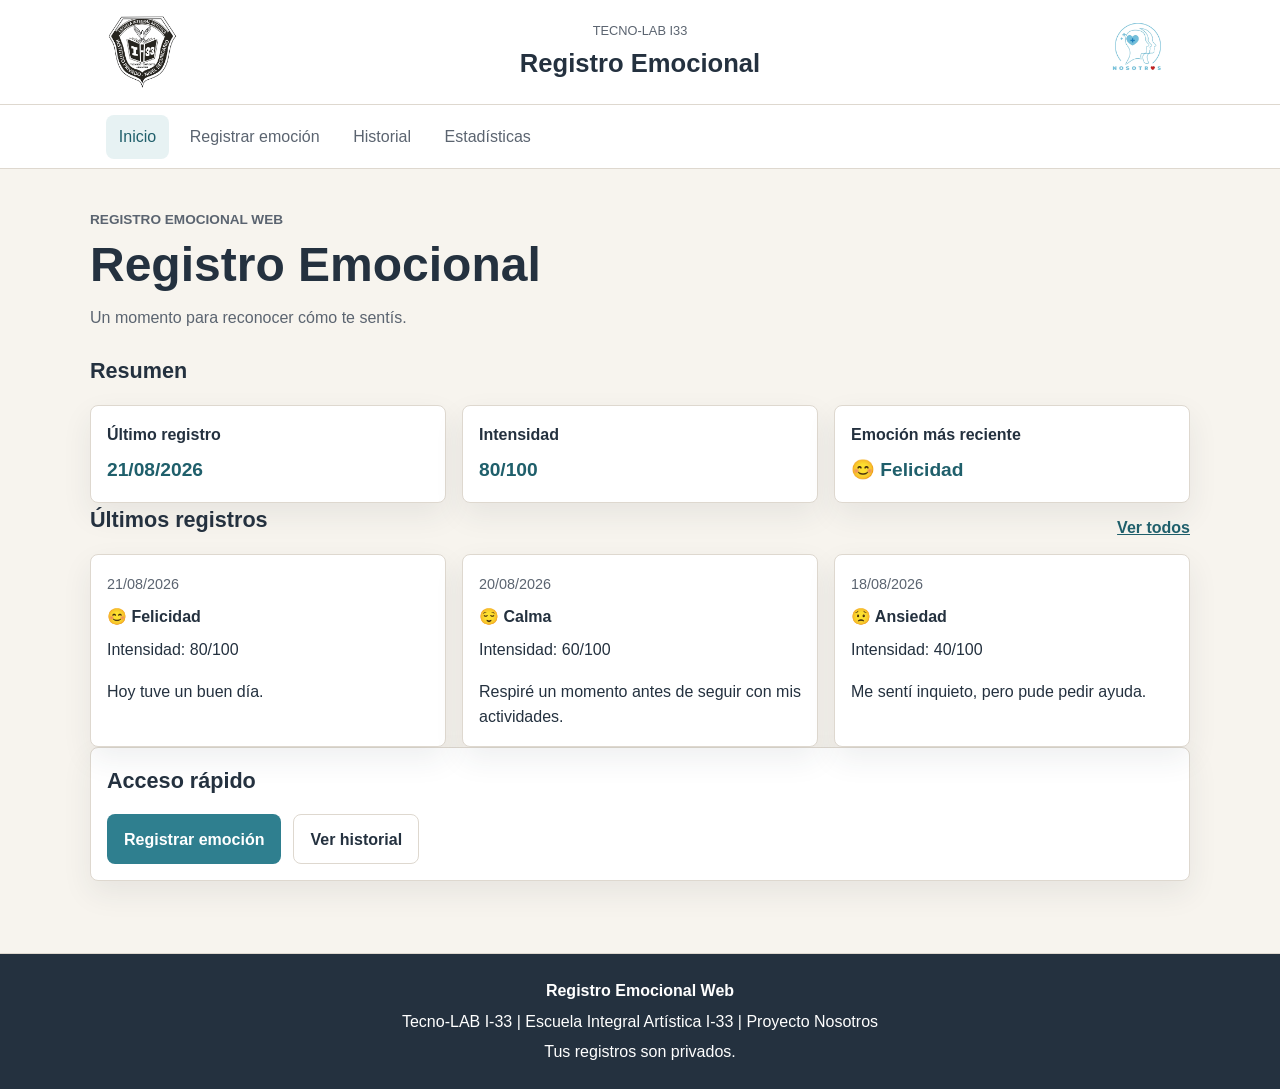
==== index.html @ 8ae8a22c "Footer: Cambios" ====
<!DOCTYPE html>
<html lang="es">
<head>
    <meta charset="UTF-8">
    <meta name="viewport" content="width=device-width, initial-scale=1.0">
    <meta name="description" content="Registro Emocional Web - Proyecto educativo del Tecno-LAB i33">
    <title>Registro Emocional | Inicio</title>
    <link rel="stylesheet" href="css/style.css">
    <link rel="icon" href="assets/favicon.ico" type="image/x-icon">
</head>
<body>
    <a class="skip-link" href="#contenido">Saltar al contenido</a>

    <header class="encabezado">
        <section class="encabezado-contenido" aria-label="Identidad del proyecto">
            <img class="logo logo-escuela" src="assets/logo-I-33.png" alt="Logo de la Escuela Integral Artística i33">

            <div class="marca">
                <p class="marca-subtitulo">Tecno-LAB i33</p>
                <p class="marca-titulo">Registro Emocional</p>
            </div>

            <img class="logo logo-proyecto" src="assets/logo-nosotros.jpeg" alt="Logo del proyecto Nosotros">
        </section>
    </header>

    <nav class="navegacion-principal" aria-label="Navegación principal">
        <ul class="nav-lista">
            <li><a class="nav-link active" href="index.html">Inicio</a></li>
            <li><a class="nav-link" href="pages/registrar-emocion.html">Registrar emoción</a></li>
            <li><a class="nav-link" href="pages/historial.html">Historial</a></li>
            <li><a class="nav-link" href="pages/estadisticas.html">Estadísticas</a></li>
        </ul>
    </nav>

    <main id="contenido" class="contenedor">
        <section class="hero" aria-labelledby="titulo-inicio">
            <p class="etiqueta">Registro Emocional Web</p>
            <h1 id="titulo-inicio">Registro Emocional</h1>
            <p>Un momento para reconocer cómo te sentís.</p>
        </section>

        <section aria-labelledby="titulo-resumen">
            <h2 id="titulo-resumen">Resumen</h2>

            <div class="tarjetas-resumen">
                <article class="card">
                    <h3>Último registro</h3>
                    <p id="resumen-ultimo">Sin registros todavía</p>
                </article>

                <article class="card">
                    <h3>Intensidad</h3>
                    <p id="resumen-intensidad">-</p>
                </article>

                <article class="card">
                    <h3>Emoción más reciente</h3>
                    <p id="resumen-emocion">-</p>
                </article>
            </div>
        </section>

        <section aria-labelledby="titulo-ultimos">
            <div class="seccion-encabezado">
                <h2 id="titulo-ultimos">Últimos registros</h2>
                <a class="link-simple" href="pages/historial.html">Ver todos</a>
            </div>

            <div id="ultimos-registros" class="lista-registros">
                <article class="registro">
                    <time datetime="2026-08-21">21/08/2026</time>
                    <h3>😊 Felicidad</h3>
                    <p>Intensidad: 80/100</p>
                    <p>Hoy tuve un buen día.</p>
                </article>
            </div>
        </section>

        <section class="acciones-rapidas" aria-labelledby="titulo-acciones">
            <h2 id="titulo-acciones">Acceso rápido</h2>
            <div class="grupo-botones">
                <a class="boton boton-principal" href="pages/registrar-emocion.html">Registrar emoción</a>
                <a class="boton boton-secundario" href="pages/historial.html">Ver historial</a>
            </div>
        </section>
    </main>

    <footer class="pie">
        <p><strong>Registro Emocional Web</strong></p>
        <p>Tecno-LAB I-33 | Escuela Integral Artística I-33 | Proyecto Nosotros</p>
        <p>Tus registros son privados.</p>
    </footer>

    <script src="js/script.js"></script>
</body>
</html>
---- css/style.css ----
:root {
    --color-fondo: #f7f4ee;
    --color-superficie: #ffffff;
    --color-texto: #24313f;
    --color-suave: #5b6470;
    --color-borde: #ded8cf;
    --color-primario: #2f7f8f;
    --color-primario-oscuro: #1f5f6b;
    --color-acento: #d98c4a;
    --color-exito: #2f7d54;
    --sombra-suave: 0 12px 30px rgba(36, 49, 63, 0.08);
    --radio: 8px;
    --ancho-maximo: 1100px;
}

* {
    box-sizing: border-box;
}

html {
    scroll-behavior: smooth;
}

body {
    margin: 0;
    background: var(--color-fondo);
    color: var(--color-texto);
    font-family: Arial, Helvetica, sans-serif;
    font-size: 16px;
    line-height: 1.6;
}

img {
    display: block;
    max-width: 100%;
}

a {
    color: inherit;
}

h1,
h2,
h3,
p {
    margin-top: 0;
}

h1 {
    margin-bottom: 0.75rem;
    font-size: 2rem;
    line-height: 1.15;
}

h2 {
    margin-bottom: 1rem;
    font-size: 1.35rem;
}

h3 {
    margin-bottom: 0.5rem;
    font-size: 1rem;
}

button,
input,
textarea {
    font: inherit;
}

button,
a,
input,
textarea {
    outline-offset: 4px;
}

button:focus-visible,
a:focus-visible,
input:focus-visible,
textarea:focus-visible {
    outline: 3px solid var(--color-acento);
}

.skip-link {
    position: absolute;
    left: 1rem;
    top: 1rem;
    z-index: 10;
    transform: translateY(-150%);
    border-radius: var(--radio);
    background: var(--color-texto);
    color: #ffffff;
    padding: 0.75rem 1rem;
}

.skip-link:focus {
    transform: translateY(0);
}

.encabezado {
    background: var(--color-superficie);
    border-bottom: 1px solid var(--color-borde);
}

.encabezado-contenido {
    display: grid;
    grid-template-columns: 56px 1fr 56px;
    align-items: center;
    gap: 0.75rem;
    max-width: var(--ancho-maximo);
    margin: 0 auto;
    padding: 0.75rem 1rem;
}

.logo {
    width: 56px;
    height: 56px;
    object-fit: contain;
}

.logo-proyecto {
    border-radius: 50%;
}

.marca {
    text-align: center;
}

.marca-subtitulo {
    margin-bottom: 0.1rem;
    color: var(--color-suave);
    font-size: 0.8rem;
    text-transform: uppercase;
}

.marca-titulo {
    margin-bottom: 0;
    font-size: 1.2rem;
    font-weight: 700;
}

.navegacion-principal {
    position: sticky;
    top: 0;
    z-index: 5;
    background: var(--color-superficie);
    border-bottom: 1px solid var(--color-borde);
}

.nav-lista {
    display: flex;
    gap: 0.5rem;
    max-width: var(--ancho-maximo);
    margin: 0 auto;
    padding: 0.6rem 1rem;
    overflow-x: auto;
    list-style: none;
}

.nav-link {
    display: inline-flex;
    align-items: center;
    min-height: 44px;
    border-radius: var(--radio);
    padding: 0.55rem 0.8rem;
    color: var(--color-suave);
    text-decoration: none;
    white-space: nowrap;
}

.nav-link:hover,
.nav-link.active {
    background: #e7f2f3;
    color: var(--color-primario-oscuro);
}

.contenedor {
    width: min(100% - 2rem, var(--ancho-maximo));
    margin: 0 auto;
    padding: 2rem 0 3rem;
}

.hero,
.encabezado-pagina,
.panel-principal,
.panel-filtros,
.acciones-rapidas,
.nota-privacidad {
    margin-bottom: 1.5rem;
}

.hero,
.encabezado-pagina {
    max-width: 720px;
}

.hero p,
.encabezado-pagina p,
.texto-intro {
    color: var(--color-suave);
}

.etiqueta {
    margin-bottom: 0.4rem;
    color: var(--color-primario-oscuro);
    font-size: 0.85rem;
    font-weight: 700;
    text-transform: uppercase;
}

.tarjetas-resumen,
.lista-registros,
.barras-emociones {
    display: grid;
    gap: 1rem;
}

.card,
.registro,
.panel-principal,
.panel-filtros,
.acciones-rapidas,
.nota-privacidad,
.barra-emocion {
    border: 1px solid var(--color-borde);
    border-radius: var(--radio);
    background: var(--color-superficie);
    box-shadow: var(--sombra-suave);
}

.card,
.registro,
.panel-principal,
.panel-filtros,
.acciones-rapidas,
.nota-privacidad,
.barra-emocion {
    padding: 1rem;
}

.card p {
    margin-bottom: 0;
    color: var(--color-primario-oscuro);
    font-size: 1.2rem;
    font-weight: 700;
}

.seccion-encabezado {
    display: flex;
    align-items: center;
    justify-content: space-between;
    gap: 1rem;
}

.link-simple {
    color: var(--color-primario-oscuro);
    font-weight: 700;
}

.registro time {
    display: inline-block;
    margin-bottom: 0.5rem;
    color: var(--color-suave);
    font-size: 0.9rem;
}

.registro p:last-child,
.acciones-rapidas p:last-child,
.nota-privacidad p:last-child {
    margin-bottom: 0;
}

.grupo-botones,
.grupo-filtros {
    display: flex;
    flex-wrap: wrap;
    gap: 0.75rem;
}

.boton,
.filtro {
    display: inline-flex;
    align-items: center;
    justify-content: center;
    min-height: 44px;
    border: 1px solid transparent;
    border-radius: var(--radio);
    padding: 0.7rem 1rem;
    cursor: pointer;
    font-weight: 700;
    text-decoration: none;
}

.boton-principal {
    background: var(--color-primario);
    color: #ffffff;
}

.boton-principal:hover {
    background: var(--color-primario-oscuro);
}

.boton-secundario,
.filtro {
    border-color: var(--color-borde);
    background: var(--color-superficie);
    color: var(--color-texto);
}

.boton-secundario:hover,
.filtro:hover,
.filtro.active {
    border-color: var(--color-primario);
    background: #e7f2f3;
    color: var(--color-primario-oscuro);
}

.formulario-registro {
    display: grid;
    gap: 1rem;
}

.campo {
    display: grid;
    gap: 0.45rem;
    margin: 0;
    border: 0;
    padding: 0;
}

.campo label,
.campo legend {
    font-weight: 700;
}

input[type="date"],
textarea {
    width: 100%;
    border: 1px solid var(--color-borde);
    border-radius: var(--radio);
    background: #ffffff;
    padding: 0.75rem;
    color: var(--color-texto);
}

textarea {
    resize: vertical;
}

input[type="range"] {
    width: 100%;
    accent-color: var(--color-primario);
}

output,
.ayuda-formulario {
    color: var(--color-suave);
}

.opciones-emocion {
    display: grid;
    grid-template-columns: 1fr;
    gap: 0.65rem;
}

.opciones-emocion input {
    position: absolute;
    opacity: 0;
}

.emocion-opcion {
    display: flex;
    align-items: center;
    gap: 0.5rem;
    min-height: 48px;
    border: 1px solid var(--color-borde);
    border-radius: var(--radio);
    background: #ffffff;
    padding: 0.75rem;
    cursor: pointer;
}

.emocion-opcion span {
    font-size: 1.4rem;
}

.opciones-emocion input:checked + .emocion-opcion {
    border-color: var(--color-primario);
    background: #e7f2f3;
    color: var(--color-primario-oscuro);
    font-weight: 700;
}

.opciones-emocion input:focus-visible + .emocion-opcion {
    outline: 3px solid var(--color-acento);
    outline-offset: 4px;
}

.mensaje-formulario {
    margin-bottom: 0;
    color: var(--color-exito);
    font-weight: 700;
}

.mensaje-vacio {
    margin-bottom: 0;
    border: 1px dashed var(--color-borde);
    border-radius: var(--radio);
    background: var(--color-superficie);
    padding: 1rem;
    color: var(--color-suave);
}

.barra-emocion header {
    display: flex;
    justify-content: space-between;
    gap: 1rem;
}

.barra-emocion h3,
.barra-emocion span {
    margin-bottom: 0.5rem;
}

progress {
    width: 100%;
    height: 1rem;
    overflow: hidden;
    border: 0;
    border-radius: 999px;
    background: #ece5dc;
}

progress::-webkit-progress-bar {
    background: #ece5dc;
}

progress::-webkit-progress-value {
    background: var(--color-primario);
}

progress::-moz-progress-bar {
    background: var(--color-primario);
}

.pie {
    border-top: 1px solid var(--color-borde);
    background: var(--color-texto);
    padding: 1.5rem 1rem;
    color: #ffffff;
    text-align: center;
}

.pie p {
    margin-bottom: 0.3rem;
}

.pie p:last-child {
    margin-bottom: 0;
}

@media (min-width: 640px) {
    h1 {
        font-size: 2.5rem;
    }

    .encabezado-contenido {
        grid-template-columns: 72px 1fr 72px;
        padding: 1rem;
    }

    .logo {
        width: 72px;
        height: 72px;
    }

    .marca-titulo {
        font-size: 1.6rem;
    }

    .tarjetas-resumen {
        grid-template-columns: repeat(3, 1fr);
    }

    .opciones-emocion {
        grid-template-columns: repeat(2, 1fr);
    }
}

@media (min-width: 900px) {
    .contenedor {
        padding-top: 2.5rem;
    }

    .contenido-dos-columnas {
        display: grid;
        grid-template-columns: minmax(0, 2fr) minmax(260px, 1fr);
        gap: 1.5rem;
        align-items: start;
    }

    .lista-registros {
        grid-template-columns: repeat(2, 1fr);
    }

    .barras-emociones {
        grid-template-columns: repeat(2, 1fr);
    }
}

@media (min-width: 1200px) {
    h1 {
        font-size: 3rem;
    }

    .lista-registros {
        grid-template-columns: repeat(3, 1fr);
    }
}
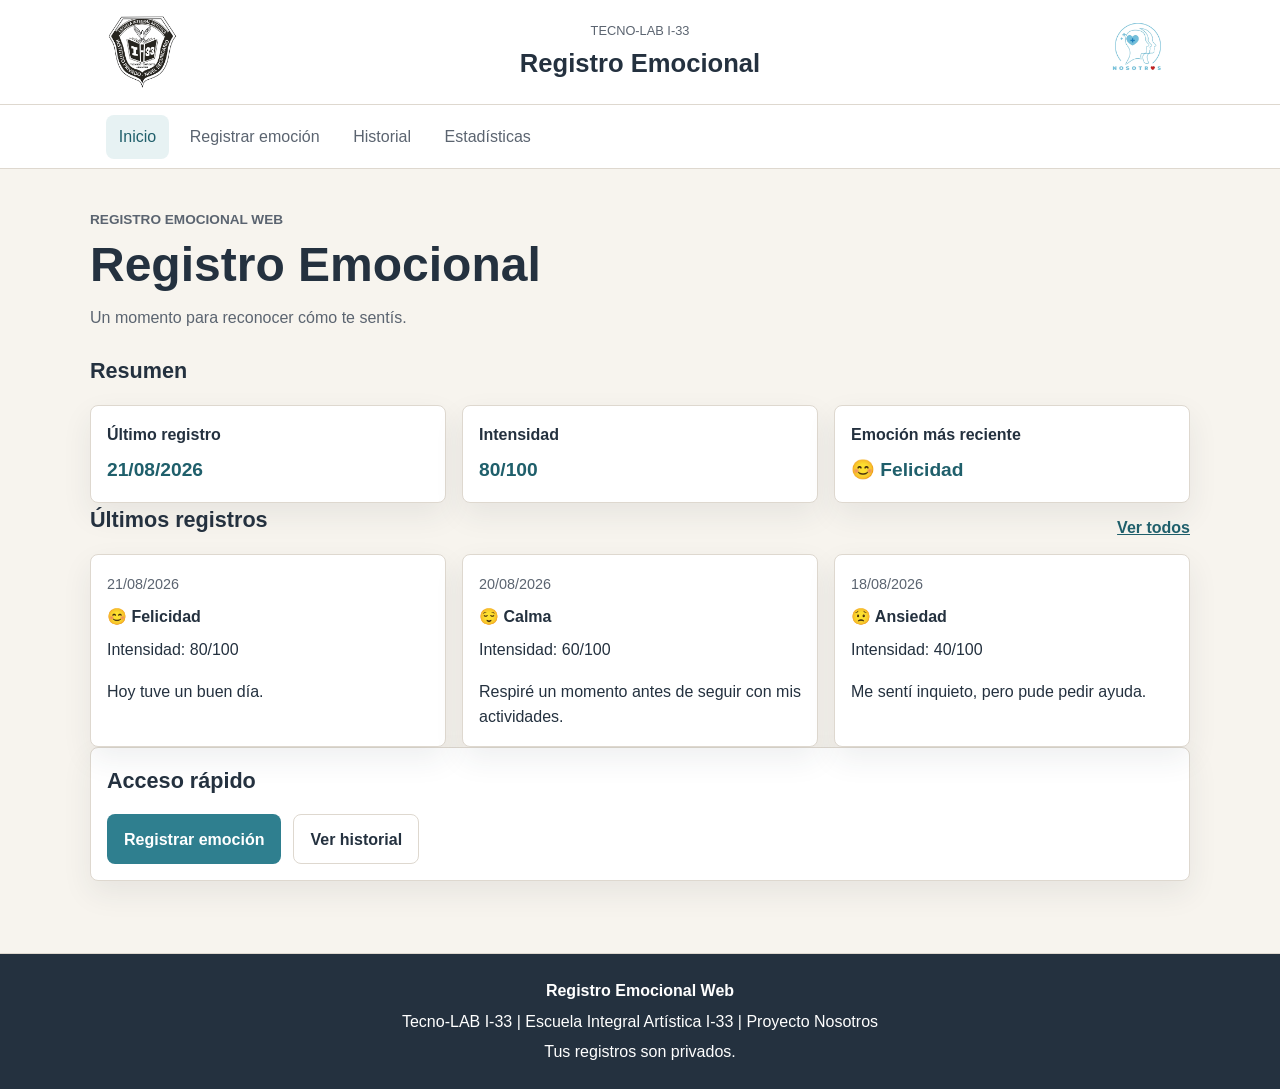
==== commit d773f929: "Corrige la capitalización en la descripción y subtítulo de Tecno-LAB en index.html" ====
--- a/index.html
+++ b/index.html
@@ -3,7 +3,7 @@
 <head>
     <meta charset="UTF-8">
     <meta name="viewport" content="width=device-width, initial-scale=1.0">
-    <meta name="description" content="Registro Emocional Web - Proyecto educativo del Tecno-LAB i33">
+    <meta name="description" content="Registro Emocional Web - Proyecto educativo del Tecno-LAB I-33">
     <title>Registro Emocional | Inicio</title>
     <link rel="stylesheet" href="css/style.css">
     <link rel="icon" href="assets/favicon.ico" type="image/x-icon">
@@ -16,7 +16,7 @@
             <img class="logo logo-escuela" src="assets/logo-I-33.png" alt="Logo de la Escuela Integral Artística i33">
 
             <div class="marca">
-                <p class="marca-subtitulo">Tecno-LAB i33</p>
+                <p class="marca-subtitulo">Tecno-LAB I-33</p>
                 <p class="marca-titulo">Registro Emocional</p>
             </div>
 
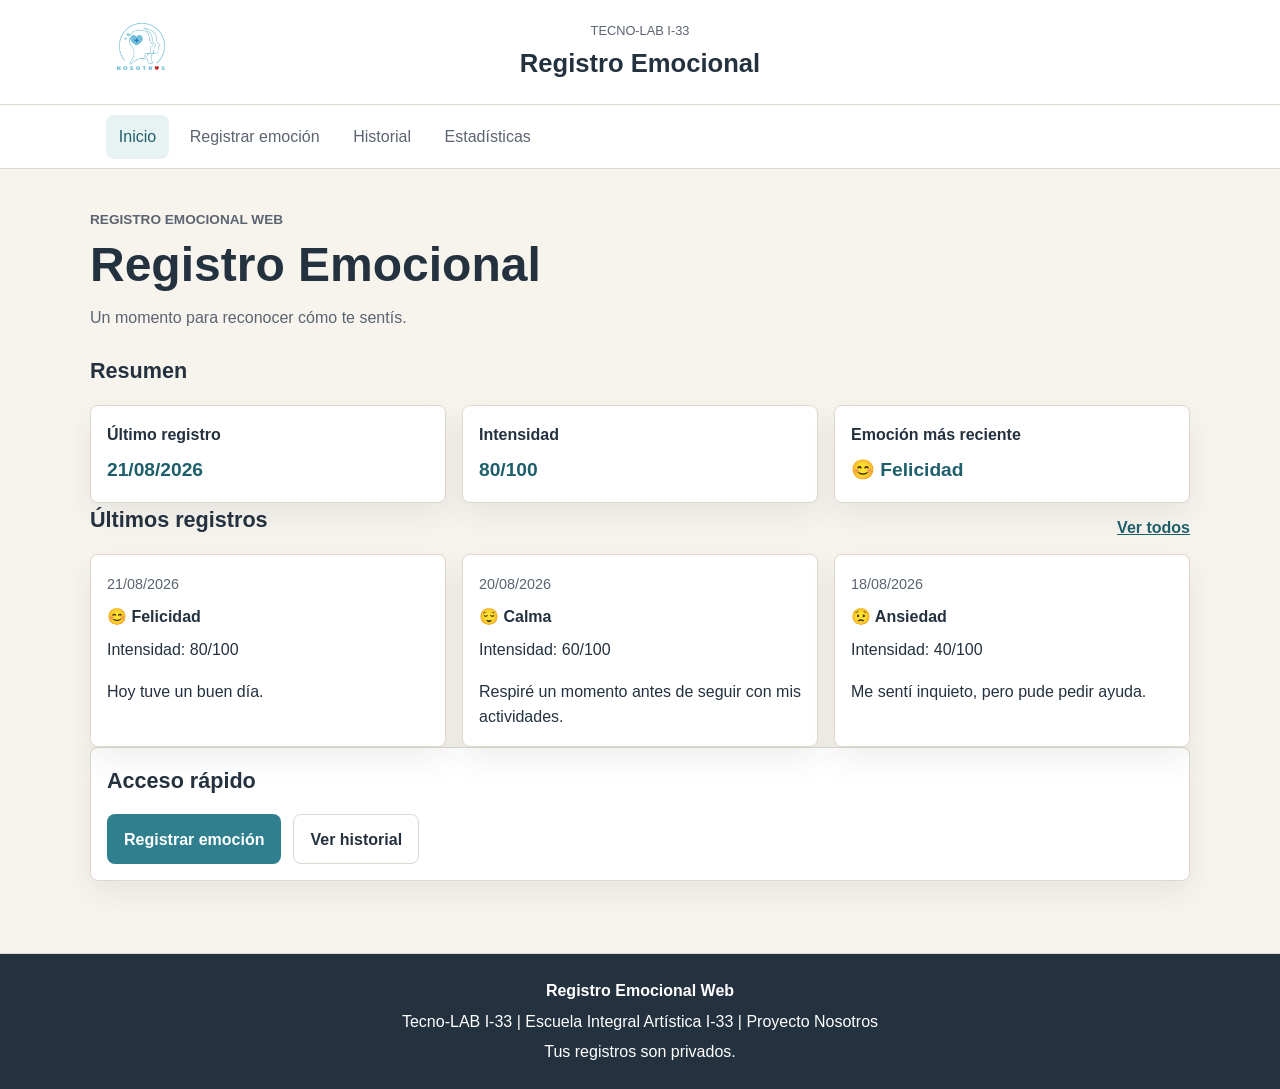
==== commit 029f3a15: "Actualiza los logos en las páginas del proyecto para reflejar el nuevo diseño." ====
--- a/index.html
+++ b/index.html
@@ -13,14 +13,13 @@
 
     <header class="encabezado">
         <section class="encabezado-contenido" aria-label="Identidad del proyecto">
-            <img class="logo logo-escuela" src="assets/logo-I-33.png" alt="Logo de la Escuela Integral Artística i33">
+            <img class="logo logo-proyecto" src="assets/logo-nosotros.jpeg" alt="Logo del proyecto Nosotros">
 
             <div class="marca">
                 <p class="marca-subtitulo">Tecno-LAB I-33</p>
                 <p class="marca-titulo">Registro Emocional</p>
             </div>
-
-            <img class="logo logo-proyecto" src="assets/logo-nosotros.jpeg" alt="Logo del proyecto Nosotros">
+           
         </section>
     </header>
 
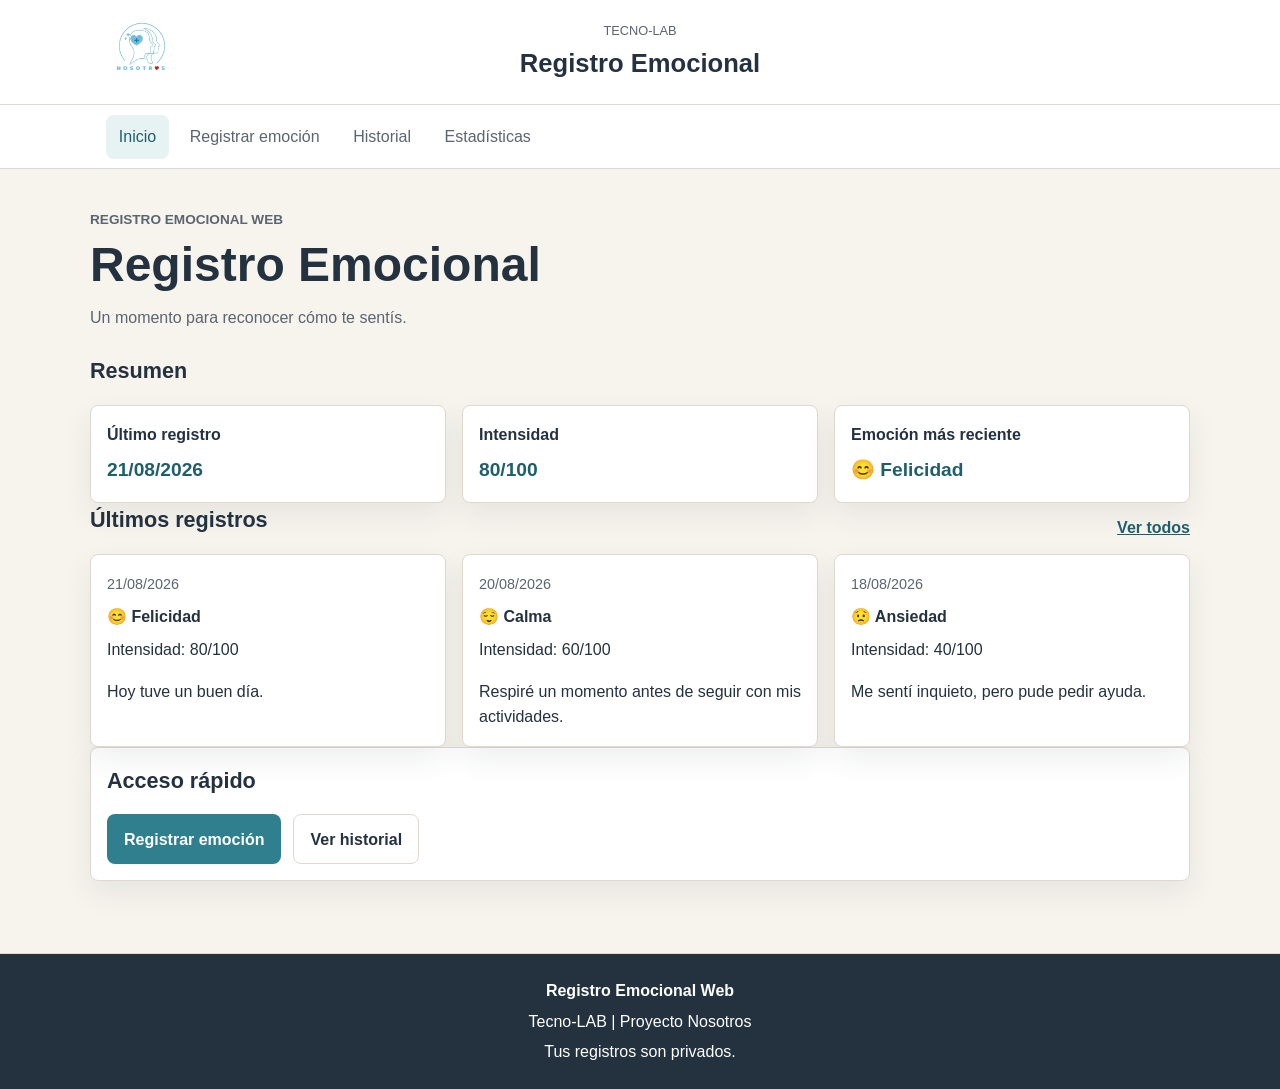
==== commit ed4bb945: "Actualiza la capitalización de "Tecno-LAB" y elimina el sufijo "I-33" en varias páginas para mantene" ====
--- a/index.html
+++ b/index.html
@@ -3,7 +3,7 @@
 <head>
     <meta charset="UTF-8">
     <meta name="viewport" content="width=device-width, initial-scale=1.0">
-    <meta name="description" content="Registro Emocional Web - Proyecto educativo del Tecno-LAB I-33">
+    <meta name="description" content="Registro Emocional Web - Proyecto educativo del Tecno-LAB">
     <title>Registro Emocional | Inicio</title>
     <link rel="stylesheet" href="css/style.css">
     <link rel="icon" href="assets/favicon.ico" type="image/x-icon">
@@ -13,10 +13,10 @@
 
     <header class="encabezado">
         <section class="encabezado-contenido" aria-label="Identidad del proyecto">
-            <img class="logo logo-proyecto" src="assets/logo-nosotros.jpeg" alt="Logo del proyecto Nosotros">
+            <img class="logo logo-proyecto" src="./assets/logo-nosotros.jpeg" alt="Logo del proyecto Nosotros">
 
             <div class="marca">
-                <p class="marca-subtitulo">Tecno-LAB I-33</p>
+                <p class="marca-subtitulo">Tecno-LAB</p>
                 <p class="marca-titulo">Registro Emocional</p>
             </div>
            
@@ -25,10 +25,10 @@
 
     <nav class="navegacion-principal" aria-label="Navegación principal">
         <ul class="nav-lista">
-            <li><a class="nav-link active" href="index.html">Inicio</a></li>
-            <li><a class="nav-link" href="pages/registrar-emocion.html">Registrar emoción</a></li>
-            <li><a class="nav-link" href="pages/historial.html">Historial</a></li>
-            <li><a class="nav-link" href="pages/estadisticas.html">Estadísticas</a></li>
+            <li><a class="nav-link active" href="./index.html">Inicio</a></li>
+            <li><a class="nav-link" href="./pages/registrar-emocion.html">Registrar emoción</a></li>
+            <li><a class="nav-link" href="./pages/historial.html">Historial</a></li>
+            <li><a class="nav-link" href="./pages/estadisticas.html">Estadísticas</a></li>
         </ul>
     </nav>
 
@@ -87,7 +87,7 @@
 
     <footer class="pie">
         <p><strong>Registro Emocional Web</strong></p>
-        <p>Tecno-LAB I-33 | Escuela Integral Artística I-33 | Proyecto Nosotros</p>
+        <p>Tecno-LAB | Proyecto Nosotros</p>
         <p>Tus registros son privados.</p>
     </footer>
 
